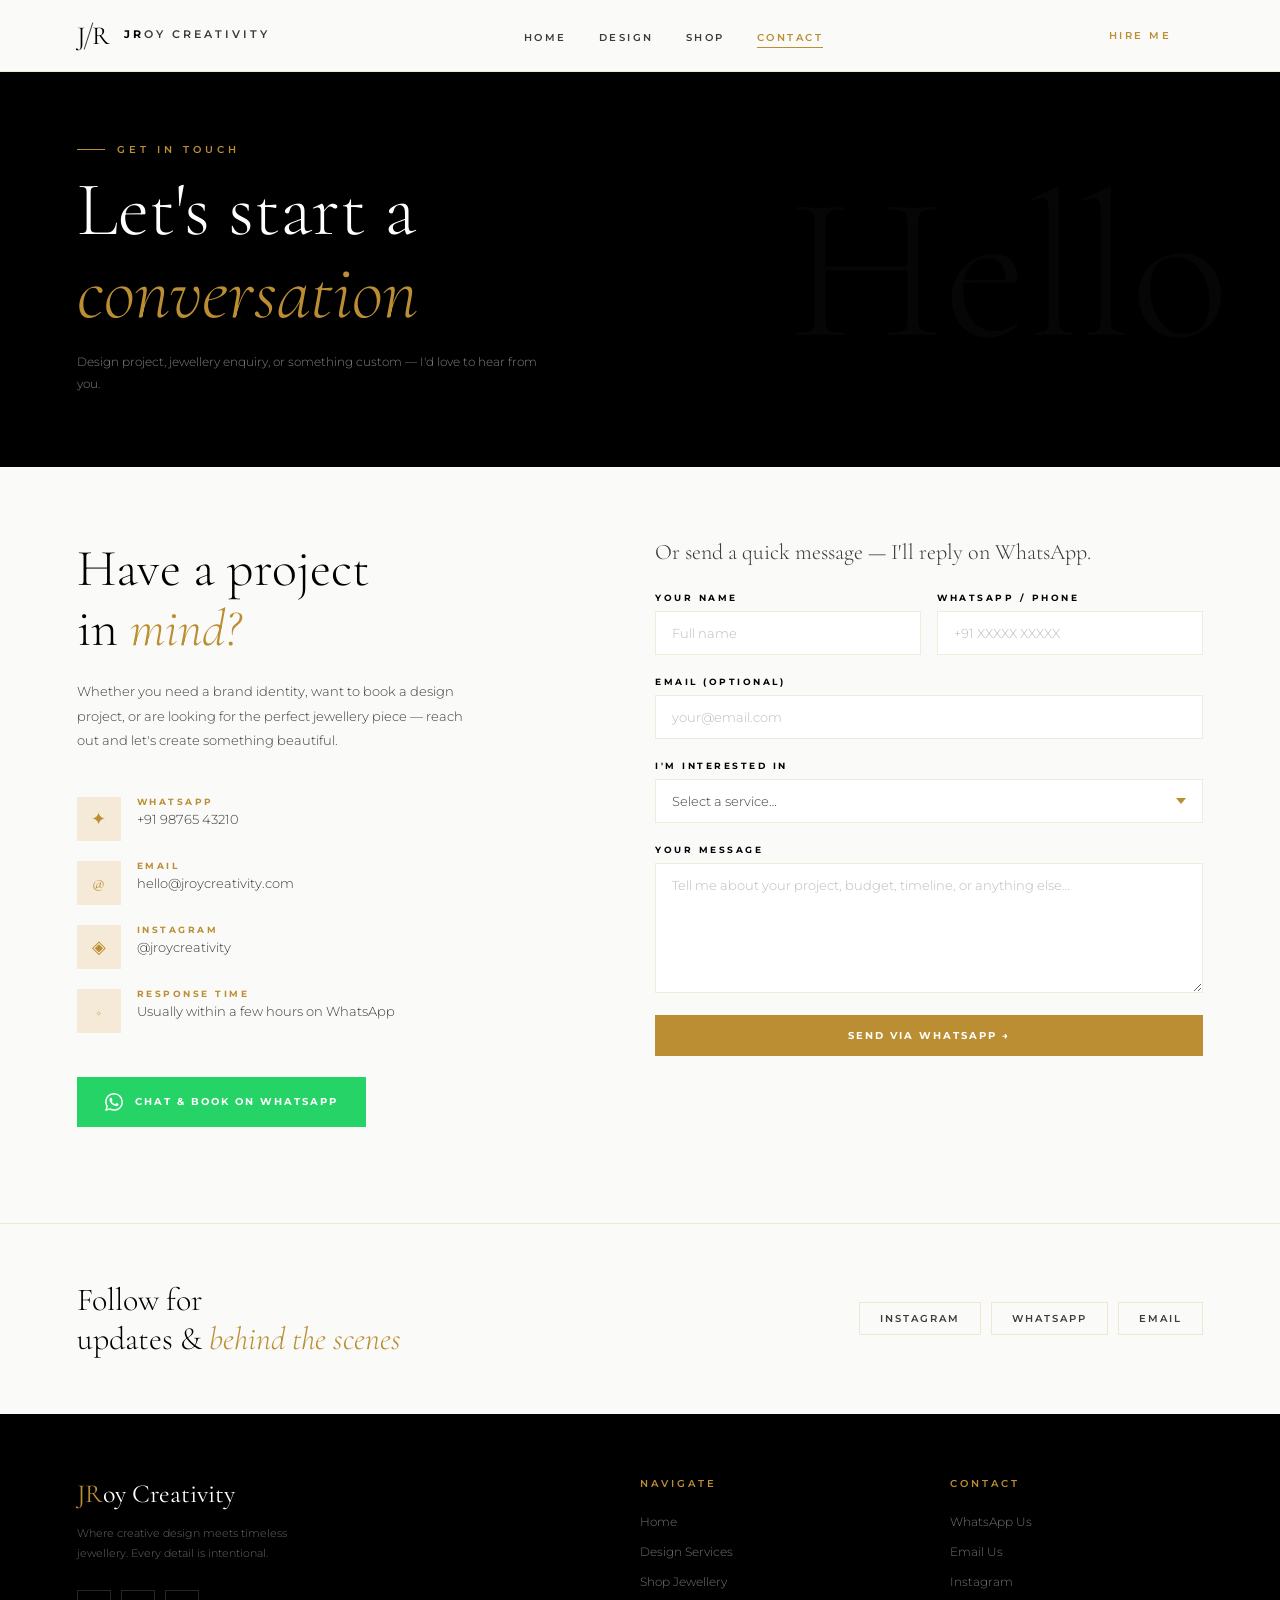
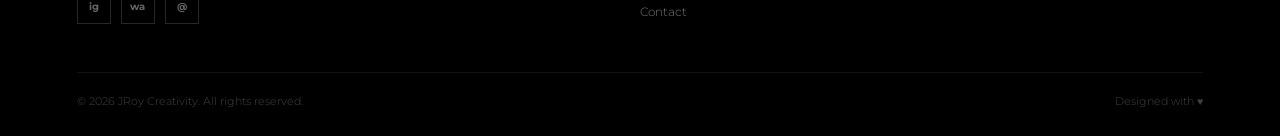
==== contact.html @ ba7995d9 "new" ====
<!DOCTYPE html>
<html lang="en">
<head>
<meta charset="UTF-8">
<meta name="viewport" content="width=device-width, initial-scale=1.0">
<title>Contact — JRoy Creativity</title>
<meta name="description" content="Get in touch with JRoy Creativity for design projects, jewellery orders, and custom enquiries.">
<link rel="stylesheet" href="css/style.css">
<style>
/* ── CONTACT PAGE SPECIFIC ── */
.contact-body { padding:72px 6% 96px; }
.contact-grid {
  display:grid; grid-template-columns:1fr 1.1fr; gap:80px; align-items:start;
}

/* LEFT COLUMN */
.contact-tagline {
  font-family:'Cormorant Garamond',serif;
  font-size:clamp(36px,4.5vw,52px); font-weight:300;
  color:var(--black); line-height:1.15; margin-bottom:20px;
}
.contact-tagline em { font-style:italic; color:var(--gold); }
.contact-lead {
  font-size:13px; font-weight:300; line-height:1.9;
  color:var(--charcoal); margin-bottom:44px; max-width:400px;
}

.contact-items { display:flex; flex-direction:column; gap:20px; margin-bottom:44px; }
.contact-item {
  display:flex; gap:16px; align-items:flex-start;
}
.contact-item-icon {
  width:44px; height:44px; flex-shrink:0;
  background:var(--gold-pale);
  display:flex; align-items:center; justify-content:center;
  font-family:'Cormorant Garamond',serif;
  font-size:18px; color:var(--gold);
}
.contact-item-label {
  font-size:8.5px; font-weight:700; letter-spacing:2.5px;
  text-transform:uppercase; color:var(--gold); margin-bottom:4px;
}
.contact-item-value {
  font-size:13px; font-weight:300; color:var(--charcoal);
  text-decoration:none; display:block;
}
.contact-item-value:hover { color:var(--gold); }

.contact-wa-primary {
  display:flex; align-items:center; gap:12px;
  padding:16px 28px; background:#25D366; color:var(--white);
  text-decoration:none;
  font-size:9.5px; font-weight:700; letter-spacing:2px;
  text-transform:uppercase; transition:background .25s;
  width:fit-content;
}
.contact-wa-primary:hover { background:#128C7E; }
.contact-wa-primary svg { width:18px; height:18px; fill:var(--white); flex-shrink:0; }

/* RIGHT COLUMN — FORM */
.contact-form { display:flex; flex-direction:column; gap:22px; }
.form-group { display:flex; flex-direction:column; gap:8px; }
.form-label {
  font-size:8.5px; font-weight:700; letter-spacing:2.5px;
  text-transform:uppercase; color:var(--black);
}
.form-input, .form-select, .form-textarea {
  width:100%; padding:13px 16px;
  background:var(--white); border:1px solid var(--border);
  font-family:'Montserrat',sans-serif;
  font-size:13px; font-weight:300; color:var(--charcoal);
  outline:none; transition:border-color .25s;
  -webkit-appearance:none; appearance:none;
}
.form-input:focus, .form-select:focus, .form-textarea:focus {
  border-color:var(--gold);
}
.form-input::placeholder, .form-textarea::placeholder {
  color:rgba(61,59,58,0.35);
}
.form-textarea { resize:vertical; min-height:130px; }
.form-select {
  background-image:url("data:image/svg+xml,%3Csvg xmlns='http://www.w3.org/2000/svg' width='10' height='6'%3E%3Cpath d='M0 0l5 6 5-6z' fill='%23bc8e33'/%3E%3C/svg%3E");
  background-repeat:no-repeat; background-position:right 16px center;
  padding-right:40px;
}
.form-row { display:grid; grid-template-columns:1fr 1fr; gap:16px; }
.form-submit {
  padding:15px 32px; background:var(--gold); color:var(--white);
  font-family:'Montserrat',sans-serif;
  font-size:9.5px; font-weight:700; letter-spacing:2px;
  text-transform:uppercase; border:none; cursor:pointer;
  transition:background .25s; text-align:center;
  text-decoration:none; display:block;
}
.form-submit:hover { background:#a07a28; }

/* ── MAP / SOCIALS STRIP ── */
.social-strip {
  background:var(--off-white); border-top:1px solid var(--border);
  padding:56px 6%;
  display:flex; align-items:center; justify-content:space-between;
  flex-wrap:wrap; gap:32px;
}
.social-strip-text {
  font-family:'Cormorant Garamond',serif;
  font-size:32px; font-weight:300; color:var(--black);
}
.social-strip-text em { font-style:italic; color:var(--gold); }
.social-buttons { display:flex; gap:10px; flex-wrap:wrap; }
.social-link {
  display:flex; align-items:center; gap:8px;
  padding:10px 20px; border:1px solid var(--border);
  text-decoration:none; color:var(--charcoal);
  font-size:9.5px; font-weight:600; letter-spacing:2px;
  text-transform:uppercase; transition:all .2s;
}
.social-link:hover { border-color:var(--gold); color:var(--gold); }

/* RESPONSIVE */
@media (max-width:900px) {
  .contact-grid { grid-template-columns:1fr; gap:48px; }
  .form-row { grid-template-columns:1fr; }
}
</style>
</head>
<body>
<main>

  <!-- PAGE HERO -->
  <div class="page-hero">
    <div class="page-hero-bg-text">Hello</div>
    <div class="page-hero-label">Get in Touch</div>
    <h1 class="page-hero-title anim-fade-up">Let's start a<br><em>conversation</em></h1>
    <p class="page-hero-sub anim-fade-up anim-delay-1">
      Design project, jewellery enquiry, or something custom — I'd love to hear from you.
    </p>
  </div>

  <!-- CONTACT BODY -->
  <div class="contact-body">
    <div class="contact-grid">

      <!-- LEFT -->
      <div>
        <h2 class="contact-tagline">Have a project<br>in <em>mind?</em></h2>
        <p class="contact-lead">Whether you need a brand identity, want to book a design project, or are looking for the perfect jewellery piece — reach out and let's create something beautiful.</p>

        <div class="contact-items">
          <div class="contact-item">
            <div class="contact-item-icon">✦</div>
            <div>
              <div class="contact-item-label">WhatsApp</div>
              <a id="ctaWaLink" href="#" target="_blank" class="contact-item-value">+91 98765 43210</a>
            </div>
          </div>
          <div class="contact-item">
            <div class="contact-item-icon">@</div>
            <div>
              <div class="contact-item-label">Email</div>
              <a href="mailto:hello@jroycreativity.com" class="contact-item-value">hello@jroycreativity.com</a>
            </div>
          </div>
          <div class="contact-item">
            <div class="contact-item-icon">◈</div>
            <div>
              <div class="contact-item-label">Instagram</div>
              <a id="ctaIgLink" href="#" target="_blank" class="contact-item-value">@jroycreativity</a>
            </div>
          </div>
          <div class="contact-item">
            <div class="contact-item-icon">◇</div>
            <div>
              <div class="contact-item-label">Response Time</div>
              <span class="contact-item-value">Usually within a few hours on WhatsApp</span>
            </div>
          </div>
        </div>

        <a id="ctaWaBtn" href="#" target="_blank" class="contact-wa-primary">
          <svg viewBox="0 0 24 24" xmlns="http://www.w3.org/2000/svg"><path d="M17.472 14.382c-.297-.149-1.758-.867-2.03-.967-.273-.099-.471-.148-.67.15-.197.297-.767.966-.94 1.164-.173.199-.347.223-.644.075-.297-.15-1.255-.463-2.39-1.475-.883-.788-1.48-1.761-1.653-2.059-.173-.297-.018-.458.13-.606.134-.133.298-.347.446-.52.149-.174.198-.298.298-.497.099-.198.05-.371-.025-.52-.075-.149-.669-1.612-.916-2.207-.242-.579-.487-.5-.669-.51-.173-.008-.371-.01-.57-.01-.198 0-.52.074-.792.372-.272.297-1.04 1.016-1.04 2.479 0 1.462 1.065 2.875 1.213 3.074.149.198 2.096 3.2 5.077 4.487.709.306 1.262.489 1.694.625.712.227 1.36.195 1.871.118.571-.085 1.758-.719 2.006-1.413.248-.694.248-1.289.173-1.413-.074-.124-.272-.198-.57-.347m-5.421 7.403h-.004a9.87 9.87 0 01-5.031-1.378l-.361-.214-3.741.982.998-3.648-.235-.374a9.86 9.86 0 01-1.51-5.26c.001-5.45 4.436-9.884 9.888-9.884 2.64 0 5.122 1.03 6.988 2.898a9.825 9.825 0 012.893 6.994c-.003 5.45-4.437 9.884-9.885 9.884m8.413-18.297A11.815 11.815 0 0012.05 0C5.495 0 .16 5.335.157 11.892c0 2.096.547 4.142 1.588 5.945L.057 24l6.305-1.654a11.882 11.882 0 005.683 1.448h.005c6.554 0 11.89-5.335 11.893-11.893a11.821 11.821 0 00-3.48-8.413Z"/></svg>
          Chat & Book on WhatsApp
        </a>
      </div>

      <!-- RIGHT — FORM -->
      <div>
        <div class="form-group" style="margin-bottom:4px;">
          <p style="font-family:'Cormorant Garamond',serif;font-size:22px;font-weight:300;color:var(--charcoal);margin-bottom:24px;">
            Or send a quick message — I'll reply on WhatsApp.
          </p>
        </div>
        <div class="contact-form" id="contactForm">
          <div class="form-row">
            <div class="form-group">
              <label class="form-label">Your Name</label>
              <input type="text" class="form-input" id="fname" placeholder="Full name">
            </div>
            <div class="form-group">
              <label class="form-label">WhatsApp / Phone</label>
              <input type="tel" class="form-input" id="fphone" placeholder="+91 XXXXX XXXXX">
            </div>
          </div>
          <div class="form-group">
            <label class="form-label">Email (optional)</label>
            <input type="email" class="form-input" id="femail" placeholder="your@email.com">
          </div>
          <div class="form-group">
            <label class="form-label">I'm interested in</label>
            <select class="form-select" id="fservice">
              <option value="">Select a service…</option>
              <optgroup label="Design Services">
                <option>Logo &amp; Brand Identity</option>
                <option>Social Media Design</option>
                <option>Print Design</option>
                <option>UI Design</option>
                <option>Brochure &amp; Presentation</option>
              </optgroup>
              <optgroup label="Jewellery">
                <option>Earrings</option>
                <option>Rings</option>
                <option>Necklace</option>
                <option>Casual Use Jewellery</option>
                <option>Custom Jewellery</option>
              </optgroup>
              <option>Something else / General enquiry</option>
            </select>
          </div>
          <div class="form-group">
            <label class="form-label">Your Message</label>
            <textarea class="form-textarea" id="fmsg" placeholder="Tell me about your project, budget, timeline, or anything else…"></textarea>
          </div>
          <a href="#" class="form-submit" id="formSubmitBtn">Send via WhatsApp →</a>
        </div>
      </div>

    </div>
  </div>

  <!-- SOCIAL STRIP -->
  <div class="social-strip">
    <div class="social-strip-text">Follow for<br>updates & <em>behind the scenes</em></div>
    <div class="social-buttons">
      <a class="social-link" id="igBtn" href="#" target="_blank">Instagram</a>
      <a class="social-link" id="waBtn2" href="#" target="_blank">WhatsApp</a>
      <a class="social-link" href="mailto:hello@jroycreativity.com">Email</a>
    </div>
  </div>

</main>

<script src="js/main.js"></script>
<script src="js/layout.js"></script>
<script>
  injectNav('contact');
  injectFooter();

  const waHire = JROY.waLink("Hi! I'd like to get in touch with JRoy Creativity.");
  document.getElementById('ctaWaLink').href = waHire;
  document.getElementById('ctaWaBtn').href = waHire;
  document.getElementById('ctaIgLink').href = JROY.instagram;
  document.getElementById('igBtn').href = JROY.instagram;
  document.getElementById('waBtn2').href = waHire;

  document.getElementById('formSubmitBtn').addEventListener('click', function(e) {
    e.preventDefault();
    const name = document.getElementById('fname').value.trim();
    const phone = document.getElementById('fphone').value.trim();
    const service = document.getElementById('fservice').value;
    const msg = document.getElementById('fmsg').value.trim();

    let text = 'Hi! I reached out via your website.';
    if (name)    text += `\nName: ${name}`;
    if (phone)   text += `\nPhone: ${phone}`;
    if (service) text += `\nInterested in: ${service}`;
    if (msg)     text += `\nMessage: ${msg}`;

    window.open(JROY.waLink(text), '_blank');
  });
</script>
</body>
</html>
---- css/style.css ----
/* ═══════════════════════════════════════════════════
   JRoy Creativity — Global Stylesheet
   Palette: #000000 | #3d3b3a | #bc8e33 | #f1e4e4
═══════════════════════════════════════════════════ */

@import url('https://fonts.googleapis.com/css2?family=Cormorant+Garamond:ital,wght@0,300;0,400;0,500;0,600;1,300;1,400;1,500&family=Montserrat:wght@300;400;500;600;700&display=swap');

:root {
  --black:       #000000;
  --charcoal:    #3d3b3a;
  --gold:        #bc8e33;
  --gold-light:  #d4a84b;
  --gold-pale:   #f5ead8;
  --blush:       #f1e4e4;
  --white:       #ffffff;
  --off-white:   #fafaf8;
  --border:      rgba(188,142,51,0.18);
  --border-dark: rgba(255,255,255,0.08);
  --shadow:      0 20px 60px rgba(0,0,0,0.08);
}

*, *::before, *::after { margin:0; padding:0; box-sizing:border-box; }
html { scroll-behavior:smooth; font-size:16px; }

body {
  font-family: 'Montserrat', sans-serif;
  background: var(--off-white);
  color: var(--charcoal);
  overflow-x: hidden;
  -webkit-font-smoothing: antialiased;
}

/* ── TYPOGRAPHY ─────────────────────────────────── */
.serif { font-family:'Cormorant Garamond', serif; }

h1,h2,h3,h4 {
  font-family:'Cormorant Garamond', serif;
  font-weight:300;
  line-height:1.1;
}

/* ── NAVIGATION ─────────────────────────────────── */
.nav {
  position:fixed; top:0; left:0; right:0; z-index:200;
  display:flex; align-items:center; justify-content:space-between;
  padding:0 6%;
  height:72px;
  background:rgba(250,250,248,0.94);
  backdrop-filter:blur(16px);
  -webkit-backdrop-filter:blur(16px);
  border-bottom:1px solid var(--border);
  transition:box-shadow .3s;
}
.nav.scrolled { box-shadow:0 2px 24px rgba(0,0,0,0.07); }

.nav-logo {
  display:flex; align-items:center; gap:14px;
  text-decoration:none;
}
.nav-logo-emblem {
  font-family:'Cormorant Garamond', serif;
  font-size:26px; font-weight:400;
  color:var(--black);
  display:flex; align-items:center;
  position:relative;
  gap:2px;
}
.nav-logo-slash {
  display:inline-block;
  width:1px; height:28px;
  background:var(--charcoal);
  transform:rotate(18deg);
  margin:0 1px;
}
.nav-logo-wordmark {
  font-size:10.5px; font-weight:600;
  letter-spacing:3px; text-transform:uppercase;
  color:var(--charcoal); line-height:1;
}
.nav-logo-wordmark b { color:var(--black); }

.nav-menu { display:flex; gap:32px; list-style:none; }
.nav-menu a {
  text-decoration:none;
  font-size:10px; font-weight:600;
  letter-spacing:2.5px; text-transform:uppercase;
  color:var(--charcoal);
  transition:color .2s;
  position:relative; padding-bottom:4px;
}
.nav-menu a::after {
  content:''; position:absolute; bottom:0; left:0;
  width:0; height:1px; background:var(--gold);
  transition:width .3s;
}
.nav-menu a:hover,
.nav-menu a.active { color:var(--gold); }
.nav-menu a:hover::after,
.nav-menu a.active::after { width:100%; }

.nav-hire {
  font-size:9.5px; font-weight:600; letter-spacing:2px;
  text-transform:uppercase; text-decoration:none;
  padding:10px 24px;
  border:1px solid var(--gold);
  color:var(--gold);
  transition:all .25s;
}
.nav-hire:hover { background:var(--gold); color:var(--white); }

.nav-burger {
  display:none; flex-direction:column;
  gap:5px; cursor:pointer; background:none; border:none; padding:4px;
}
.nav-burger span {
  width:22px; height:1.5px; background:var(--charcoal);
  transition:all .3s; display:block;
}
.nav-burger.open span:nth-child(1) { transform:rotate(45deg) translate(4px,5px); }
.nav-burger.open span:nth-child(2) { opacity:0; }
.nav-burger.open span:nth-child(3) { transform:rotate(-45deg) translate(4px,-5px); }

.nav-mobile {
  display:none; position:fixed;
  top:72px; left:0; right:0;
  background:var(--off-white);
  border-bottom:1px solid var(--border);
  padding:24px 6% 32px;
  z-index:199;
  flex-direction:column; gap:0;
}
.nav-mobile.open { display:flex; }
.nav-mobile a {
  text-decoration:none; padding:14px 0;
  font-size:11px; font-weight:600;
  letter-spacing:2px; text-transform:uppercase;
  color:var(--charcoal); border-bottom:1px solid var(--border);
  transition:color .2s;
}
.nav-mobile a:hover { color:var(--gold); }
.nav-mobile a:last-child { border:none; }
.nav-mobile .mobile-hire {
  margin-top:20px;
  display:inline-block; padding:12px 28px;
  background:var(--gold); color:var(--white);
  font-size:9px; font-weight:600; letter-spacing:2px;
  text-transform:uppercase; text-decoration:none;
  align-self:flex-start;
}

/* ── PAGE WRAPPER ───────────────────────────────── */
main { padding-top:72px; }

/* ── SECTION BLOCKS ─────────────────────────────── */
.section { padding:96px 6%; }
.section--dark { background:var(--black); }
.section--blush { background:var(--blush); }
.section--gold { background:var(--gold); }

.section-eyebrow {
  display:flex; align-items:center; gap:12px;
  font-size:9.5px; font-weight:600; letter-spacing:4px;
  text-transform:uppercase; color:var(--gold);
  margin-bottom:14px;
}
.section-eyebrow::before {
  content:''; width:28px; height:1px; background:var(--gold);
}
.section-eyebrow--light { color:rgba(188,142,51,0.9); }
.section-eyebrow--light::before { background:rgba(188,142,51,0.9); }

.section-title {
  font-size:clamp(34px,4vw,52px);
  color:var(--black); margin-bottom:48px;
}
.section-title--light { color:var(--white); }
.section-title em { font-style:italic; color:var(--gold); }

/* ── BUTTONS ────────────────────────────────────── */
.btn {
  display:inline-block;
  font-size:9.5px; font-weight:600; letter-spacing:2.5px;
  text-transform:uppercase; text-decoration:none;
  padding:13px 32px; transition:all .25s;
  cursor:pointer; border:none; font-family:'Montserrat',sans-serif;
}
.btn-black  { background:var(--black); color:var(--white); }
.btn-black:hover { background:var(--charcoal); }
.btn-outline-black { border:1px solid var(--black); color:var(--black); }
.btn-outline-black:hover { background:var(--black); color:var(--white); }
.btn-gold-fill { background:var(--gold); color:var(--white); }
.btn-gold-fill:hover { background:#a07a28; }
.btn-outline-gold { border:1px solid var(--gold); color:var(--gold); }
.btn-outline-gold:hover { background:var(--gold); color:var(--white); }
.btn-white-fill { background:var(--white); color:var(--gold); }
.btn-white-fill:hover { background:var(--black); color:var(--white); }
.btn-wa {
  background:#25D366; color:var(--white);
  display:inline-flex; align-items:center; gap:10px;
}
.btn-wa:hover { background:#128C7E; }
.btn-wa svg { width:17px; height:17px; fill:var(--white); flex-shrink:0; }

/* ── FOOTER ─────────────────────────────────────── */
.footer { background:var(--black); padding:64px 6% 28px; }
.footer-grid {
  display:grid; grid-template-columns:2fr 1fr 1fr;
  gap:56px; margin-bottom:48px;
}
.footer-brand {
  font-family:'Cormorant Garamond', serif;
  font-size:26px; color:var(--white);
  margin-bottom:14px;
}
.footer-brand span { color:var(--gold); }
.footer-tagline {
  font-size:11px; font-weight:300; line-height:1.85;
  color:rgba(255,255,255,0.4); max-width:260px; margin-bottom:26px;
}
.footer-socials { display:flex; gap:10px; }
.footer-social-btn {
  width:34px; height:34px;
  border:1px solid rgba(255,255,255,0.15);
  display:flex; align-items:center; justify-content:center;
  text-decoration:none; color:rgba(255,255,255,0.4);
  font-size:10px; font-weight:700;
  transition:all .2s;
}
.footer-social-btn:hover { border-color:var(--gold); color:var(--gold); }
.footer-col-head {
  font-size:9.5px; font-weight:600; letter-spacing:3px;
  text-transform:uppercase; color:var(--gold);
  margin-bottom:22px;
}
.footer-links { list-style:none; display:flex; flex-direction:column; gap:11px; }
.footer-links a {
  text-decoration:none; font-size:11.5px; font-weight:300;
  color:rgba(255,255,255,0.45); transition:color .2s;
}
.footer-links a:hover { color:var(--white); }
.footer-bottom {
  border-top:1px solid rgba(255,255,255,0.07);
  padding-top:22px;
  display:flex; justify-content:space-between; align-items:center;
  flex-wrap:wrap; gap:10px;
}
.footer-copy {
  font-size:10.5px; font-weight:300;
  color:rgba(255,255,255,0.25);
}

/* ── PAGE HERO (inner pages) ────────────────────── */
.page-hero {
  background:var(--black);
  padding:72px 6% 72px;
  position:relative; overflow:hidden;
}
.page-hero-bg-text {
  position:absolute; right:4%; top:50%;
  transform:translateY(-50%);
  font-family:'Cormorant Garamond', serif;
  font-size:clamp(120px,16vw,220px); font-weight:300;
  color:rgba(255,255,255,0.025);
  pointer-events:none; line-height:1;
  white-space:nowrap;
}
.page-hero-label {
  display:flex; align-items:center; gap:12px;
  font-size:9.5px; font-weight:600; letter-spacing:4px;
  text-transform:uppercase; color:var(--gold);
  margin-bottom:14px;
}
.page-hero-label::before { content:''; width:28px; height:1px; background:var(--gold); }
.page-hero-title {
  font-family:'Cormorant Garamond', serif;
  font-size:clamp(44px,6vw,80px); font-weight:300;
  color:var(--white); line-height:1.08; max-width:680px;
}
.page-hero-title em { font-style:italic; color:var(--gold); }
.page-hero-sub {
  font-size:12px; font-weight:300; line-height:1.85;
  color:rgba(255,255,255,0.5); max-width:460px;
  margin-top:16px;
}

/* ── CONTACT CTA STRIP ───────────────────────────── */
.cta-strip {
  background:var(--gold); padding:56px 6%;
  display:flex; align-items:center; justify-content:space-between;
  flex-wrap:wrap; gap:24px;
}
.cta-strip-text {
  font-family:'Cormorant Garamond', serif;
  font-size:clamp(28px,3.5vw,42px); font-weight:300;
  color:var(--white); line-height:1.2;
}

/* ── UTILITY ─────────────────────────────────────── */
.text-gold { color:var(--gold); }
.text-center { text-align:center; }
.mt-8 { margin-top:8px; }
.mt-16 { margin-top:16px; }
.mt-24 { margin-top:24px; }
.mt-40 { margin-top:40px; }
.mt-48 { margin-top:48px; }
.mb-8 { margin-bottom:8px; }
.mb-16 { margin-bottom:16px; }
.mb-24 { margin-bottom:24px; }
.mb-40 { margin-bottom:40px; }
.mb-48 { margin-bottom:48px; }

/* ── PRODUCT CARDS ───────────────────────────────── */
.product-card {
  background:var(--white);
  cursor:pointer;
  transition:transform .3s, box-shadow .3s;
  position:relative; text-decoration:none; display:block;
}
.product-card:hover { transform:translateY(-6px); box-shadow:0 24px 48px rgba(0,0,0,0.1); }
.product-card-img {
  aspect-ratio:3/4; position:relative; overflow:hidden;
  display:flex; align-items:center; justify-content:center;
}
.product-card-icon {
  font-family:'Cormorant Garamond', serif;
  font-size:72px; color:rgba(188,142,51,0.25);
  transition:transform .4s;
}
.product-card:hover .product-card-icon { transform:scale(1.08); }
.product-badge {
  position:absolute; top:12px; left:12px;
  font-size:7.5px; font-weight:700; letter-spacing:1.5px;
  text-transform:uppercase; padding:4px 10px;
  background:var(--gold); color:var(--white);
}
.product-card-body { padding:18px 18px 20px; }
.product-cat-label {
  font-size:8.5px; letter-spacing:2.5px; text-transform:uppercase;
  color:var(--gold); margin-bottom:5px;
}
.product-name {
  font-family:'Cormorant Garamond', serif;
  font-size:20px; font-weight:400; color:var(--black);
  margin-bottom:12px; line-height:1.2;
}
.product-footer {
  display:flex; align-items:center; justify-content:space-between;
}
.product-price {
  font-family:'Cormorant Garamond', serif;
  font-size:22px; color:var(--black);
}
.product-wa-btn {
  width:36px; height:36px;
  background:var(--black);
  display:flex; align-items:center; justify-content:center;
  text-decoration:none; transition:background .2s;
}
.product-wa-btn:hover { background:#25D366; }
.product-wa-btn svg { width:15px; height:15px; fill:var(--white); }

/* ── WHATSAPP ICON SVG ───────────────────────────── */
.wa-svg { width:100%; height:100%; fill:currentColor; }

/* ── ANIMATIONS ──────────────────────────────────── */
@keyframes fadeUp {
  from { opacity:0; transform:translateY(24px); }
  to   { opacity:1; transform:translateY(0); }
}
@keyframes fadeIn {
  from { opacity:0; }
  to   { opacity:1; }
}
@keyframes spinSlow {
  to { transform:rotate(360deg); }
}

.anim-fade-up   { opacity:0; animation:fadeUp .65s ease forwards; }
.anim-delay-1   { animation-delay:.15s; }
.anim-delay-2   { animation-delay:.3s; }
.anim-delay-3   { animation-delay:.45s; }
.anim-delay-4   { animation-delay:.6s; }

/* ── RESPONSIVE ──────────────────────────────────── */
@media (max-width:960px) {
  .nav-menu, .nav-hire { display:none; }
  .nav-burger { display:flex; }
  .footer-grid { grid-template-columns:1fr 1fr; }
}
@media (max-width:640px) {
  .section { padding:64px 5%; }
  .footer-grid { grid-template-columns:1fr; gap:32px; }
  .cta-strip { justify-content:center; text-align:center; }
}
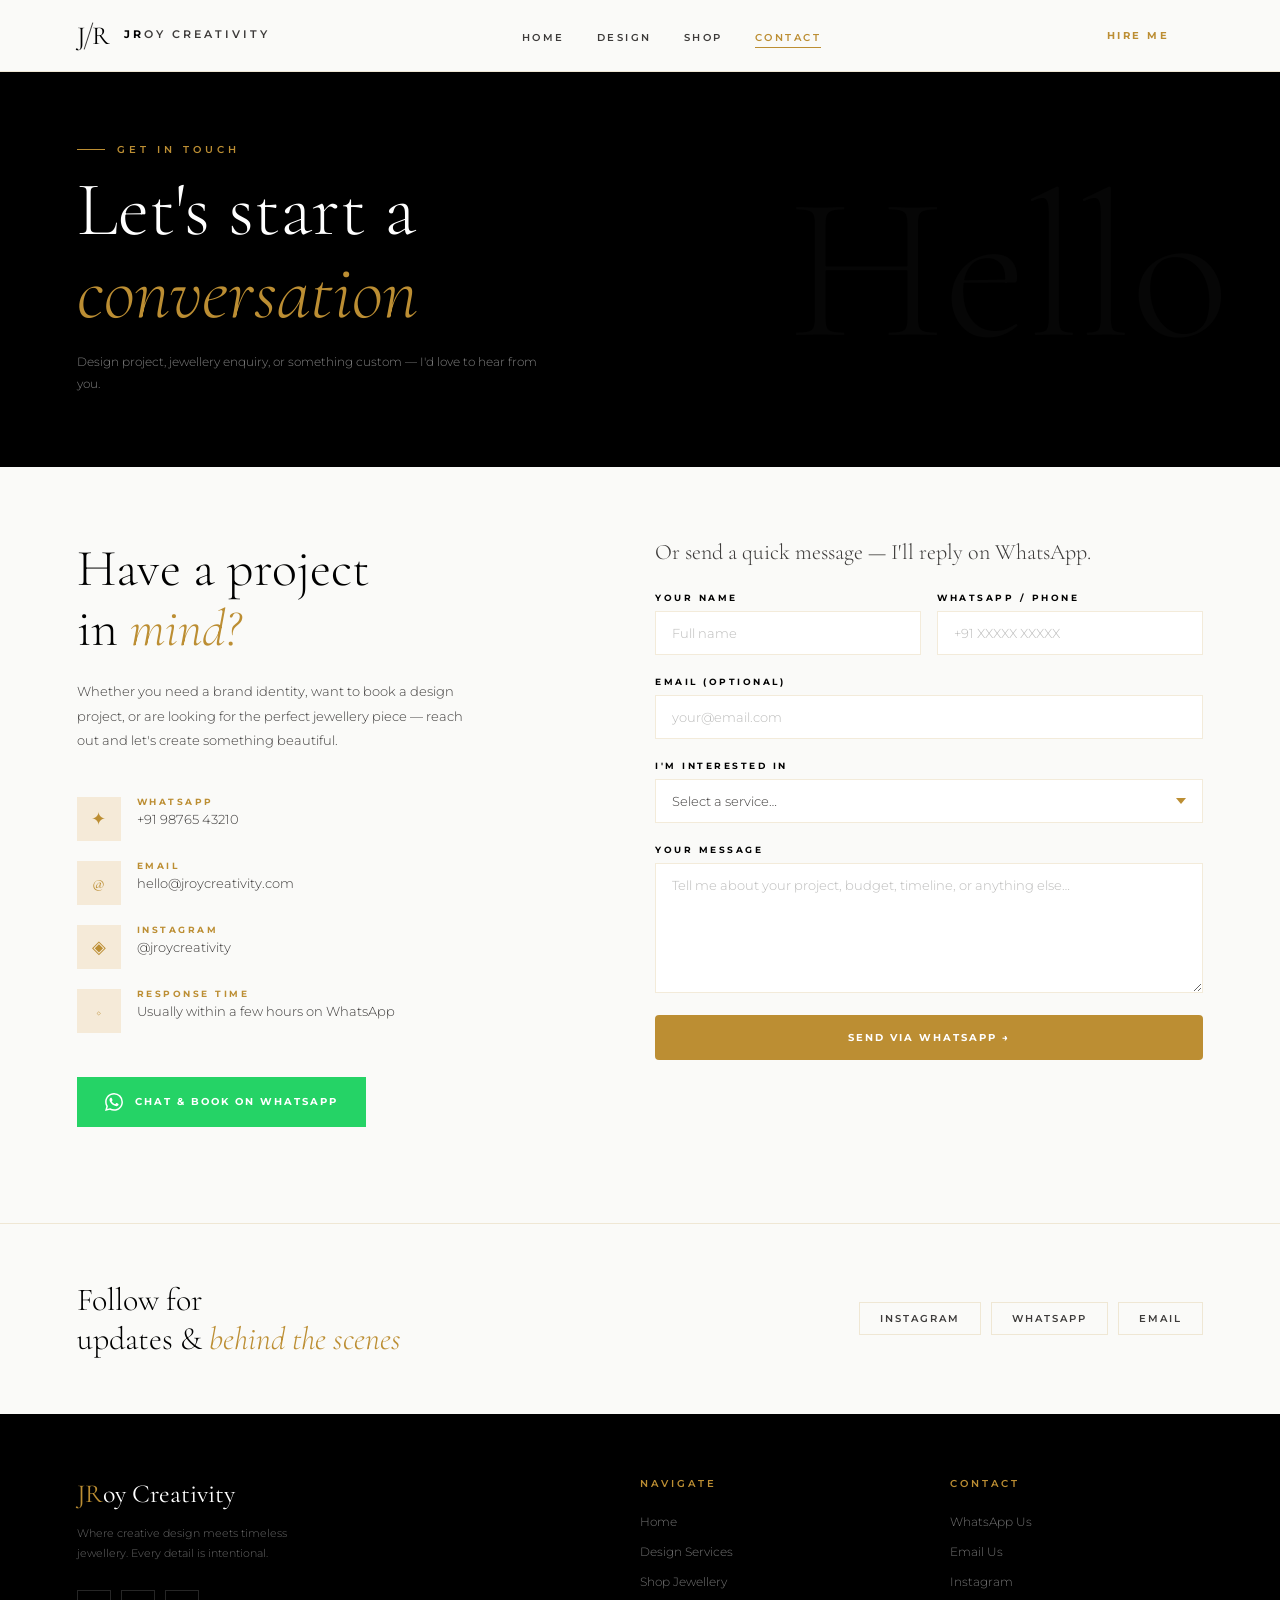
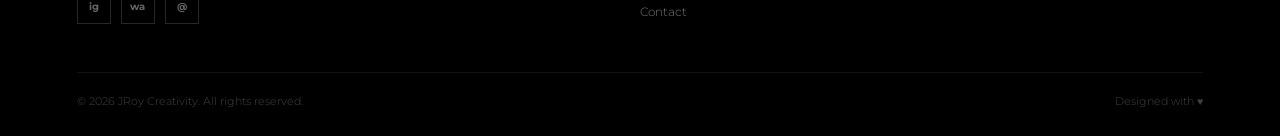
==== commit 98526b77: "feat: improve layout, responsiveness, and UI aesthetics - Added fluid typography with `clamp()` for " ====
--- a/contact.html
+++ b/contact.html
@@ -86,14 +86,14 @@
 }
 .form-row { display:grid; grid-template-columns:1fr 1fr; gap:16px; }
 .form-submit {
-  padding:15px 32px; background:var(--gold); color:var(--white);
+  padding:16px 32px; background:var(--gold); color:var(--white);
   font-family:'Montserrat',sans-serif;
-  font-size:9.5px; font-weight:700; letter-spacing:2px;
+  font-size:10px; font-weight:700; letter-spacing:2px;
   text-transform:uppercase; border:none; cursor:pointer;
-  transition:background .25s; text-align:center;
-  text-decoration:none; display:block;
-}
-.form-submit:hover { background:#a07a28; }
+  transition:all .3s cubic-bezier(0.2, 0.8, 0.2, 1); text-align:center;
+  text-decoration:none; display:block; border-radius: 4px;
+}
+.form-submit:hover { background:#a07a28; transform: translateY(-2px); box-shadow: 0 8px 16px rgba(188,142,51,0.2); }
 
 /* ── MAP / SOCIALS STRIP ── */
 .social-strip {
@@ -118,9 +118,15 @@
 .social-link:hover { border-color:var(--gold); color:var(--gold); }
 
 /* RESPONSIVE */
-@media (max-width:900px) {
+@media (max-width:960px) {
   .contact-grid { grid-template-columns:1fr; gap:48px; }
   .form-row { grid-template-columns:1fr; }
+}
+@media (max-width:600px) {
+  .contact-body { padding:48px 6% 64px; }
+  .contact-tagline { font-size:40px; }
+  .social-strip { padding:48px 6%; flex-direction:column; text-align:center; gap:24px; }
+  .social-strip-text { font-size:28px; }
 }
 </style>
 </head>
--- a/css/style.css
+++ b/css/style.css
@@ -122,30 +122,33 @@
 
 .nav-mobile {
   display:none; position:fixed;
-  top:72px; left:0; right:0;
-  background:var(--off-white);
-  border-bottom:1px solid var(--border);
-  padding:24px 6% 32px;
+  top:72px; left:0; right:0; bottom:0;
+  background:rgba(250,250,248,0.98);
+  backdrop-filter:blur(16px);
+  -webkit-backdrop-filter:blur(16px);
+  padding:48px 6% 64px;
   z-index:199;
-  flex-direction:column; gap:0;
-}
-.nav-mobile.open { display:flex; }
+  flex-direction:column; gap:8px;
+  overflow-y:auto;
+}
+.nav-mobile.open { display:flex; animation: fadeIn 0.3s ease-out; }
 .nav-mobile a {
-  text-decoration:none; padding:14px 0;
-  font-size:11px; font-weight:600;
-  letter-spacing:2px; text-transform:uppercase;
-  color:var(--charcoal); border-bottom:1px solid var(--border);
+  text-decoration:none; padding:18px 0;
+  font-size:16px; font-weight:600;
+  letter-spacing:3px; text-transform:uppercase;
+  color:var(--charcoal); border-bottom:1px solid rgba(188,142,51,0.1);
   transition:color .2s;
 }
 .nav-mobile a:hover { color:var(--gold); }
 .nav-mobile a:last-child { border:none; }
 .nav-mobile .mobile-hire {
-  margin-top:20px;
-  display:inline-block; padding:12px 28px;
+  margin-top:32px;
+  display:inline-flex; align-items:center; justify-content:center;
+  padding:16px 32px;
   background:var(--gold); color:var(--white);
-  font-size:9px; font-weight:600; letter-spacing:2px;
+  font-size:12px; font-weight:700; letter-spacing:2px;
   text-transform:uppercase; text-decoration:none;
-  align-self:flex-start;
+  align-self:center; border-radius: 4px; border:none;
 }
 
 /* ── PAGE WRAPPER ───────────────────────────────── */
@@ -179,26 +182,27 @@
 /* ── BUTTONS ────────────────────────────────────── */
 .btn {
   display:inline-block;
-  font-size:9.5px; font-weight:600; letter-spacing:2.5px;
+  font-size:9.5px; font-weight:700; letter-spacing:2.5px;
   text-transform:uppercase; text-decoration:none;
-  padding:13px 32px; transition:all .25s;
+  padding:14px 34px; transition:all .3s cubic-bezier(0.2, 0.8, 0.2, 1);
   cursor:pointer; border:none; font-family:'Montserrat',sans-serif;
+  border-radius: 4px;
 }
 .btn-black  { background:var(--black); color:var(--white); }
-.btn-black:hover { background:var(--charcoal); }
-.btn-outline-black { border:1px solid var(--black); color:var(--black); }
-.btn-outline-black:hover { background:var(--black); color:var(--white); }
+.btn-black:hover { background:var(--charcoal); transform: translateY(-2px); box-shadow: 0 8px 16px rgba(0,0,0,0.1); }
+.btn-outline-black { border:1px solid var(--black); color:var(--black); background:transparent; }
+.btn-outline-black:hover { background:var(--black); color:var(--white); transform: translateY(-2px); box-shadow: 0 8px 16px rgba(0,0,0,0.1); }
 .btn-gold-fill { background:var(--gold); color:var(--white); }
-.btn-gold-fill:hover { background:#a07a28; }
-.btn-outline-gold { border:1px solid var(--gold); color:var(--gold); }
-.btn-outline-gold:hover { background:var(--gold); color:var(--white); }
+.btn-gold-fill:hover { background:#a07a28; transform: translateY(-2px); box-shadow: 0 8px 16px rgba(188,142,51,0.2); }
+.btn-outline-gold { border:1px solid var(--gold); color:var(--gold); background:transparent; }
+.btn-outline-gold:hover { background:var(--gold); color:var(--white); transform: translateY(-2px); box-shadow: 0 8px 16px rgba(188,142,51,0.2); }
 .btn-white-fill { background:var(--white); color:var(--gold); }
-.btn-white-fill:hover { background:var(--black); color:var(--white); }
+.btn-white-fill:hover { background:var(--black); color:var(--white); transform: translateY(-2px); box-shadow: 0 8px 16px rgba(0,0,0,0.2); }
 .btn-wa {
   background:#25D366; color:var(--white);
   display:inline-flex; align-items:center; gap:10px;
 }
-.btn-wa:hover { background:#128C7E; }
+.btn-wa:hover { background:#128C7E; transform: translateY(-2px); box-shadow: 0 8px 16px rgba(37,211,102,0.2); }
 .btn-wa svg { width:17px; height:17px; fill:var(--white); flex-shrink:0; }
 
 /* ── FOOTER ─────────────────────────────────────── */
@@ -285,14 +289,14 @@
 
 /* ── CONTACT CTA STRIP ───────────────────────────── */
 .cta-strip {
-  background:var(--gold); padding:56px 6%;
+  background:var(--gold); padding:64px 6%;
   display:flex; align-items:center; justify-content:space-between;
   flex-wrap:wrap; gap:24px;
 }
 .cta-strip-text {
   font-family:'Cormorant Garamond', serif;
-  font-size:clamp(28px,3.5vw,42px); font-weight:300;
-  color:var(--white); line-height:1.2;
+  font-size:clamp(32px,4vw,48px); font-weight:300;
+  color:var(--white); line-height:1.15;
 }
 
 /* ── UTILITY ─────────────────────────────────────── */
@@ -313,51 +317,68 @@
 .product-card {
   background:var(--white);
   cursor:pointer;
-  transition:transform .3s, box-shadow .3s;
-  position:relative; text-decoration:none; display:block;
-}
-.product-card:hover { transform:translateY(-6px); box-shadow:0 24px 48px rgba(0,0,0,0.1); }
+  transition:transform .4s cubic-bezier(0.2, 0.8, 0.2, 1), box-shadow .4s cubic-bezier(0.2, 0.8, 0.2, 1);
+  position:relative; text-decoration:none; display:flex; flex-direction:column;
+  border-radius:12px; overflow:hidden;
+  box-shadow:0 4px 20px rgba(0,0,0,0.04);
+}
+.product-card:hover {
+  transform:translateY(-8px);
+  box-shadow:0 24px 48px rgba(0,0,0,0.12);
+}
 .product-card-img {
   aspect-ratio:3/4; position:relative; overflow:hidden;
   display:flex; align-items:center; justify-content:center;
+  background:linear-gradient(145deg, var(--blush), var(--gold-pale));
 }
 .product-card-icon {
   font-family:'Cormorant Garamond', serif;
-  font-size:72px; color:rgba(188,142,51,0.25);
-  transition:transform .4s;
-}
-.product-card:hover .product-card-icon { transform:scale(1.08); }
+  font-size:80px; color:rgba(188,142,51,0.3);
+  transition:transform .5s cubic-bezier(0.2, 0.8, 0.2, 1), color .3s;
+}
+.product-card:hover .product-card-icon {
+  transform:scale(1.15);
+  color:rgba(188,142,51,0.6);
+}
 .product-badge {
-  position:absolute; top:12px; left:12px;
+  position:absolute; top:16px; left:16px;
   font-size:7.5px; font-weight:700; letter-spacing:1.5px;
-  text-transform:uppercase; padding:4px 10px;
+  text-transform:uppercase; padding:6px 12px;
   background:var(--gold); color:var(--white);
-}
-.product-card-body { padding:18px 18px 20px; }
+  border-radius:4px;
+}
+.product-card-body {
+  padding:24px 20px;
+  display:flex; flex-direction:column; flex-grow:1;
+}
 .product-cat-label {
-  font-size:8.5px; letter-spacing:2.5px; text-transform:uppercase;
-  color:var(--gold); margin-bottom:5px;
+  font-size:8.5px; font-weight:600; letter-spacing:2.5px; text-transform:uppercase;
+  color:var(--gold); margin-bottom:8px;
 }
 .product-name {
   font-family:'Cormorant Garamond', serif;
-  font-size:20px; font-weight:400; color:var(--black);
-  margin-bottom:12px; line-height:1.2;
+  font-size:24px; font-weight:400; color:var(--black);
+  margin-bottom:16px; line-height:1.2; flex-grow:1;
 }
 .product-footer {
   display:flex; align-items:center; justify-content:space-between;
+  margin-top:auto;
 }
 .product-price {
   font-family:'Cormorant Garamond', serif;
-  font-size:22px; color:var(--black);
+  font-size:24px; font-weight:500; color:var(--black);
 }
 .product-wa-btn {
-  width:36px; height:36px;
-  background:var(--black);
+  width:42px; height:42px;
+  background:var(--black); border-radius:50%;
   display:flex; align-items:center; justify-content:center;
-  text-decoration:none; transition:background .2s;
-}
-.product-wa-btn:hover { background:#25D366; }
-.product-wa-btn svg { width:15px; height:15px; fill:var(--white); }
+  text-decoration:none; transition:background .3s, transform .3s;
+}
+.product-wa-btn:hover {
+  background:#25D366;
+  transform:scale(1.1);
+}
+.product-wa-btn svg { width:18px; height:18px; fill:var(--white); }
 
 /* ── WHATSAPP ICON SVG ───────────────────────────── */
 .wa-svg { width:100%; height:100%; fill:currentColor; }
@@ -386,9 +407,16 @@
   .nav-menu, .nav-hire { display:none; }
   .nav-burger { display:flex; }
   .footer-grid { grid-template-columns:1fr 1fr; }
+  .section-title { font-size:clamp(32px, 5vw, 42px); margin-bottom: 36px; }
+  .page-hero-title { font-size: clamp(38px, 6vw, 54px); }
+  .page-hero-bg-text { font-size: clamp(80px, 16vw, 140px); }
 }
 @media (max-width:640px) {
-  .section { padding:64px 5%; }
-  .footer-grid { grid-template-columns:1fr; gap:32px; }
-  .cta-strip { justify-content:center; text-align:center; }
-}
+  .section { padding:56px 6%; }
+  .footer-grid { grid-template-columns:1fr; gap:40px; }
+  .footer-bottom { flex-direction:column; align-items:flex-start; gap:16px; }
+  .cta-strip { justify-content:center; text-align:center; flex-direction:column; gap:20px; }
+  .section-title { font-size: 32px; margin-bottom: 32px; }
+  .page-hero { padding:56px 6%; }
+  .page-hero-title { font-size:36px; }
+}
